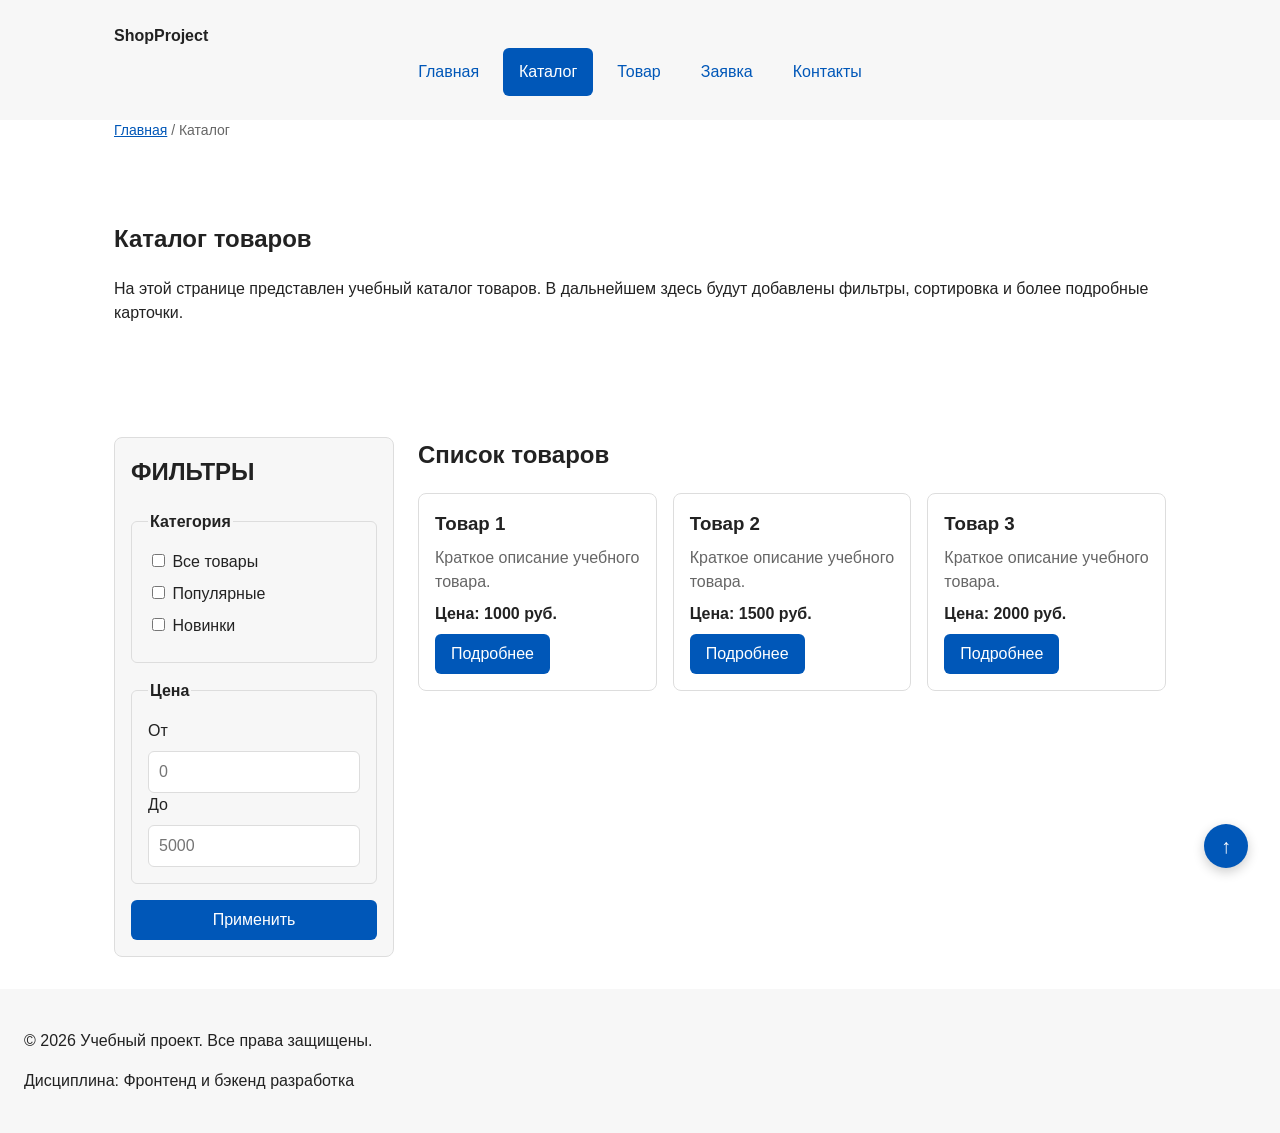
==== catalog.html @ 415eacbf "feat: add responsive layout styles" ====
<!DOCTYPE html>
<html lang="ru">
<head>
  <meta charset="UTF-8">
  <meta name="viewport" content="width=device-width, initial-scale=1.0">
  <meta name="description" content="Каталог товаров учебного интернет-магазина.">
  <title>Каталог товаров – Учебный интернет-магазин</title>
  <link rel="stylesheet" href="css/style.css">
  <link rel="stylesheet" href="css/responsive.css">
  <script src="js/main.js" defer></script>
</head>
<body class="page-body">

  <header class="site-header">
    <div class="site-header__inner">
      <a class="site-header__logo" href="index.html">ShopProject</a>

      <nav class="site-nav" aria-label="Основная навигация">
        <ul class="site-nav__list">
          <li class="site-nav__item">
            <a class="site-nav__link" href="index.html">Главная</a>
          </li>
          <li class="site-nav__item">
            <a class="site-nav__link site-nav__link--active" href="catalog.html">Каталог</a>
          </li>
          <li class="site-nav__item">
            <a class="site-nav__link" href="product.html">Товар</a>
          </li>
          <li class="site-nav__item">
            <a class="site-nav__link" href="order.html">Заявка</a>
          </li>
          <li class="site-nav__item">
            <a class="site-nav__link" href="contacts.html">Контакты</a>
          </li>
        </ul>
      </nav>
    </div>
  </header>

  <main class="page-main">

    <nav class="breadcrumbs" aria-label="Хлебные крошки">
      <a class="breadcrumbs__link" href="index.html">Главная</a>
      <span class="breadcrumbs__current">Каталог</span>
    </nav>

    <section class="section">
      <h1 class="section__title">Каталог товаров</h1>
      <p>
        На этой странице представлен учебный каталог товаров.
        В дальнейшем здесь будут добавлены фильтры, сортировка
        и более подробные карточки.
      </p>
    </section>

    <section class="catalog-layout">

      <aside class="catalog-filters">
        <h2 class="catalog-filters__title">ФИЛЬТРЫ</h2>

        <form class="filters-form" action="#" method="get">

          <fieldset class="filters-form__group">
            <legend class="filters-form__legend">Категория</legend>

            <label class="filters-form__label">
              <input type="checkbox" name="category" value="all">
              Все товары
            </label>

            <label class="filters-form__label">
              <input type="checkbox" name="category" value="popular">
              Популярные
            </label>

            <label class="filters-form__label">
              <input type="checkbox" name="category" value="new">
              Новинки
            </label>
          </fieldset>

          <fieldset class="filters-form__group">
            <legend class="filters-form__legend">Цена</legend>

            <label class="filters-form__label" for="price-from">От</label>
            <input class="filters-form__input" id="price-from" name="price-from" type="number" min="0" placeholder="0">

            <label class="filters-form__label" for="price-to">До</label>
            <input class="filters-form__input" id="price-to" name="price-to" type="number" min="0" placeholder="5000">
          </fieldset>

          <button class="button button--primary" type="submit">Применить</button>
        </form>
      </aside>

      <section class="catalog-products">
        <h2 class="catalog-products__title">Список товаров</h2>

        <div class="products-grid">

          <article class="product-card">
            <h3 class="product-card__title">Товар 1</h3>
            <p class="product-card__description">Краткое описание учебного товара.</p>
            <p class="product-card__price">Цена: 1000 руб.</p>
            <a class="button button--primary product-card__button" href="product.html">Подробнее</a>
          </article>

          <article class="product-card">
            <h3 class="product-card__title">Товар 2</h3>
            <p class="product-card__description">Краткое описание учебного товара.</p>
            <p class="product-card__price">Цена: 1500 руб.</p>
            <a class="button button--primary product-card__button" href="product.html">Подробнее</a>
          </article>

          <article class="product-card">
            <h3 class="product-card__title">Товар 3</h3>
            <p class="product-card__description">Краткое описание учебного товара.</p>
            <p class="product-card__price">Цена: 2000 руб.</p>
            <a class="button button--primary product-card__button" href="product.html">Подробнее</a>
          </article>

        </div>
      </section>

    </section>

  </main>

  <footer class="site-footer">
    <p>&copy; 2026 Учебный проект. Все права защищены.</p>
    <p>Дисциплина: Фронтенд и бэкенд разработка</p>
  </footer>

  <a class="up-button" href="#" aria-label="Наверх">↑</a>

</body>
</html>
---- css/style.css ----
/* ===================================
   1. Переменные проекта
   =================================== */

:root {
  /* Основные цвета проекта */
  --color-bg: #ffffff;
  --color-text: #222222;
  --color-muted: #666666;
  --color-primary: #0057b8;
  --color-primary-dark: #003f86;
  --color-border: #dddddd;
  --color-surface: #f7f7f7;
  --color-surface-accent: #eef5ff;
  --color-danger: #b00020;
  --color-success: #168a2f;
  --color-success-bg: #eefaf0;
  --color-white: #ffffff;

  /* Отступы */
  --space-xs: 4px;
  --space-sm: 8px;
  --space-md: 16px;
  --space-lg: 24px;
  --space-xl: 32px;

  /* Скругления */
  --radius-sm: 6px;
  --radius-md: 8px;
  --radius-lg: 12px;

  /* Размеры */
  --container-width: 1100px;
}

/* ===================================
   2. Базовые стили
   =================================== */

* {
  box-sizing: border-box;
}

body {
  margin: 0;
  font-family: Arial, sans-serif;
  line-height: 1.5;
  color: var(--color-text);
  background-color: var(--color-bg);
}

a {
  color: var(--color-primary);
}

a:hover {
  color: var(--color-primary-dark);
}

a:focus-visible {
  outline: 2px solid var(--color-primary);
  outline-offset: 3px;
}

html {
  scroll-behavior: smooth;
}

:target {
  outline: 2px dashed var(--color-primary);
  outline-offset: 4px;
}

/* ===================================
   3. Кнопки (button)
   =================================== */

.button {
  display: inline-block;
  padding: var(--space-sm) var(--space-md);
  border: none;
  border-radius: var(--radius-sm);
  font: inherit;
  text-decoration: none;
  cursor: pointer;
}

.button--primary {
  color: var(--color-white);
  background-color: var(--color-primary);
}

.button--primary:hover {
  background-color: var(--color-primary-dark);
  color: var(--color-white);
}

.button--secondary {
  color: var(--color-primary);
  background-color: transparent;
  border: 1px solid var(--color-primary);
}

.button--secondary:hover {
  color: var(--color-white);
  background-color: var(--color-primary);
}

.button:focus-visible {
  outline: 2px solid var(--color-primary);
  outline-offset: 3px;
}

.button:disabled,
.button--disabled {
  opacity: 0.6;
  cursor: not-allowed;
}

/* ===================================
   4. Шапка сайта (site-header)
   =================================== */

.site-header {
  position: sticky;
  top: 0;
  z-index: 5;
  background-color: var(--color-surface);
}

.site-header__inner {
  max-width: var(--container-width);
  margin: 0 auto;
  padding: var(--space-lg);
}

.site-header__logo {
  font-weight: 700;
  color: var(--color-text);
  text-decoration: none;
}

/* ===================================
   5. Навигация (site-nav)
   =================================== */

.site-nav__list {
  display: flex;
  flex-wrap: wrap;
  justify-content: center;
  align-items: center;
  gap: var(--space-md);
  padding: 0;
  margin: var(--space-md) 0 0;
  list-style: none;
}

.site-nav__link {
  display: inline-block;
  padding: var(--space-sm) var(--space-md);
  color: var(--color-primary);
  text-decoration: none;
  border-radius: var(--radius-sm);
}

.site-nav__link:hover {
  color: var(--color-white);
  background-color: var(--color-primary);
  text-decoration: none;
}

.site-nav__link:focus-visible {
  outline: 2px solid var(--color-primary);
  outline-offset: 3px;
}

.site-nav__link--active {
  color: var(--color-white);
  background-color: var(--color-primary);
}

/* ===================================
   6. Хлебные крошки (breadcrumbs)
   =================================== */

.breadcrumbs {
  max-width: var(--container-width);
  margin: 0 auto var(--space-md);
  padding: 0 var(--space-lg);
  font-size: 14px;
  color: var(--color-muted);
}

.breadcrumbs__link {
  color: var(--color-primary);
}

.breadcrumbs__current::before {
  content: " / ";
  color: var(--color-muted);
}

/* ===================================
   7. Hero-блок (hero)
   =================================== */

.hero {
  max-width: var(--container-width);
  margin: 0 auto var(--space-xl);
  padding: var(--space-xl) var(--space-lg);
  background-color: var(--color-surface-accent);
  border-radius: var(--radius-lg);
}

.hero__title {
  margin-top: 0;
}

.hero__text {
  margin-bottom: var(--space-md);
}

/* ===================================
   8. Универсальная секция (section)
   =================================== */

.section {
  max-width: var(--container-width);
  margin: 0 auto var(--space-xl);
  padding: 0 var(--space-lg);
}

.section__title {
  margin-top: 0;
}

/* ===================================
   9. Список преимуществ (advantages-list)
   =================================== */

.advantages-list {
  padding-left: var(--space-lg);
}

.advantages-list__item {
  margin-bottom: var(--space-sm);
}

/* ===================================
   10. Сетка товаров (products-grid)
   =================================== */

.products-grid {
  display: grid;
  grid-template-columns: repeat(3, 1fr);
  gap: var(--space-lg);
}

/* ===================================
   11. Карточка товара (product-card)
   =================================== */

.product-card {
  position: relative;
  display: flex;
  flex-direction: column;
  gap: var(--space-sm);
  padding: var(--space-md);
  border: 1px solid var(--color-border);
  border-radius: var(--radius-md);
  background-color: var(--color-bg);
}

.product-card:hover {
  border-color: var(--color-primary);
}

.product-card--featured {
  border-color: var(--color-primary);
}

.product-card--discount {
  border-color: var(--color-danger);
}

.product-card__badge {
  position: absolute;
  top: var(--space-sm);
  right: var(--space-sm);
  padding: 4px 8px;
  color: var(--color-white);
  background-color: var(--color-danger);
  border-radius: var(--radius-sm);
  font-size: 12px;
  z-index: 1;
}

.product-card--featured .product-card__badge {
  background-color: var(--color-primary);
}

.product-card__title {
  margin: 0;
  color: var(--color-text);
}

.product-card__description {
  margin: 0;
  color: var(--color-muted);
}

.product-card__price {
  margin: 0;
  font-weight: 700;
}

.product-card--discount .product-card__price {
  color: var(--color-danger);
}

.product-card__button {
  margin-top: auto;
  align-self: flex-start;
}

/* ===================================
   12. Дополнительный блок (aside-info)
   =================================== */

.aside-info {
  max-width: var(--container-width);
  margin: 0 auto var(--space-xl);
  padding: var(--space-md) var(--space-lg);
  border-left: 4px solid var(--color-primary);
  background-color: var(--color-surface);
}

.aside-info__title {
  margin-top: 0;
}

/* ===================================
   13. Страница каталога (catalog-layout)
   =================================== */

.catalog-layout {
  max-width: var(--container-width);
  margin: 0 auto var(--space-xl);
  padding: 0 var(--space-lg);
  display: grid;
  grid-template-columns: 260px 1fr;
  grid-template-areas: "filters products";
  gap: var(--space-lg);
}

.catalog-filters {
  grid-area: filters;
  padding: var(--space-md);
  border: 1px solid var(--color-border);
  border-radius: var(--radius-md);
  background-color: var(--color-surface);
}

.catalog-filters__title {
  margin-top: 0;
}

.catalog-products {
  grid-area: products;
}

.catalog-products__title {
  margin-top: 0;
}

/* ===================================
   14. Форма фильтров (filters-form)
   =================================== */

.filters-form {
  display: grid;
  gap: var(--space-md);
}

.filters-form__group {
  margin: 0;
  padding: var(--space-md);
  border: 1px solid var(--color-border);
  border-radius: var(--radius-sm);
}

.filters-form__legend {
  font-weight: 700;
}

.filters-form__label {
  display: block;
  margin-bottom: var(--space-sm);
}

.filters-form__input {
  width: 100%;
  padding: 8px 10px;
  border: 1px solid var(--color-border);
  border-radius: var(--radius-sm);
  font: inherit;
}

/* ===================================
   15. Страница товара (product-detail)
   =================================== */

.product-detail {
  max-width: var(--container-width);
  margin: 0 auto var(--space-xl);
  padding: 0 var(--space-lg);
  display: grid;
  grid-template-columns: 1fr 1fr;
  gap: var(--space-xl);
  align-items: start;
}

.product-detail__image {
  position: relative;
  padding: var(--space-xl);
  background-color: var(--color-surface);
  border: 1px solid var(--color-border);
  border-radius: var(--radius-lg);
}

.product-detail__placeholder {
  display: flex;
  justify-content: center;
  align-items: center;
  min-height: 260px;
  color: var(--color-muted);
  font-size: 18px;
}

.product-detail__info {
  display: flex;
  flex-direction: column;
  gap: var(--space-md);
}

.product-detail__title {
  margin: 0;
  font-size: 28px;
}

.product-detail__description {
  margin: 0;
  color: var(--color-muted);
}

.product-detail__price {
  margin: 0;
  font-size: 22px;
  font-weight: 700;
}

/* ===================================
   16. Таблица характеристик (product-table)
   =================================== */

.product-table {
  width: 100%;
  border-collapse: collapse;
  border: 1px solid var(--color-border);
  border-radius: var(--radius-md);
  overflow: hidden;
}

.product-table caption {
  padding: var(--space-sm) 0;
  font-weight: 700;
  text-align: left;
}

.product-table th,
.product-table td {
  padding: var(--space-sm) var(--space-md);
  border: 1px solid var(--color-border);
  text-align: left;
}

.product-table thead th {
  background-color: var(--color-surface);
  font-weight: 700;
}

.product-table tbody tr:nth-child(even) {
  background-color: var(--color-surface);
}

/* ===================================
   17. Модальное окно (order-dialog)
   =================================== */

.order-dialog {
  width: min(100% - 32px, 560px);
  padding: var(--space-lg);
  border: none;
  border-radius: var(--radius-lg);
  z-index: 100;
}

.order-dialog::backdrop {
  background-color: rgba(0, 0, 0, 0.5);
}

.order-dialog__title {
  margin-top: 0;
}

/* ===================================
   18. Форма заявки (order-form)
   =================================== */

.order-form__field {
  margin-bottom: var(--space-md);
}

.order-form__label {
  display: block;
  margin-bottom: var(--space-xs);
}

.order-form__label--checkbox {
  display: block;
}

.order-form__input,
.order-form__select,
.order-form__textarea {
  width: 100%;
  padding: 10px 12px;
  border: 1px solid var(--color-border);
  border-radius: var(--radius-sm);
  font: inherit;
}

.order-form__input[type="checkbox"] {
  width: auto;
}

.order-form__hint {
  display: block;
  margin-top: var(--space-xs);
  color: var(--color-muted);
}

.order-form__input:hover,
.order-form__select:hover,
.order-form__textarea:hover {
  border-color: var(--color-primary);
}

.order-form__input:focus-visible,
.order-form__select:focus-visible,
.order-form__textarea:focus-visible,
.order-form__actions button:focus-visible {
  outline: 2px solid var(--color-primary);
  outline-offset: 3px;
}

[aria-invalid="true"] {
  border-color: var(--color-danger);
}

.order-form__actions {
  display: flex;
  gap: var(--space-md);
  margin-top: var(--space-lg);
}

/* ===================================
   19. Сообщение об успехе (success-message)
   =================================== */

.success-message {
  max-width: var(--container-width);
  margin: var(--space-lg) auto;
  padding: var(--space-md) var(--space-lg);
  border-left: 4px solid var(--color-success);
  background-color: var(--color-success-bg);
}

/* ===================================
   20. Кнопка «Наверх» (up-button)
   =================================== */

.up-button {
  position: fixed;
  right: var(--space-lg);
  bottom: var(--space-lg);
  width: 44px;
  height: 44px;
  display: flex;
  justify-content: center;
  align-items: center;
  color: var(--color-white);
  background-color: var(--color-primary);
  border-radius: 50%;
  text-decoration: none;
  font-size: 20px;
  font-weight: 700;
  box-shadow: 0 4px 12px rgba(0, 0, 0, 0.2);
  z-index: 10;
}

.up-button:hover {
  background-color: var(--color-primary-dark);
  color: var(--color-white);
}

.up-button:focus-visible {
  outline: 2px solid var(--color-primary);
  outline-offset: 3px;
}

/* ===================================
   21. Подвал сайта (site-footer)
   =================================== */

.site-footer {
  padding: var(--space-lg);
  background-color: var(--color-surface);
}
---- css/responsive.css ----
/* Адаптивные стили для контрольной работы №3. Подход: Mobile First.
   Базовые стили рассчитаны на мобильный экран.
   Расширения добавляются через min-width медиазапросы. */

/* === 1. БАЗОВЫЕ ПРАВИЛА (стр. 10) === */
*, *::before, *::after {
  box-sizing: border-box;
}

html {
  scroll-behavior: smooth;
}

img, video {
  max-width: 100%;
  height: auto;
}

body {
  overflow-x: hidden;
}

/* === 2. АДАПТАЦИЯ КОНТЕЙНЕРОВ (стр. 11) === */
/* Ограничиваем ширину и центрируем, как требует методичка */
.site-header__inner, 
.hero, 
.catalog-layout, 
.product-detail, 
.aside-info {
  width: min(100% - 32px, 1200px);
  margin-inline: auto;
}

.section {
  padding-block: clamp(24px, 5vw, 64px);
}

/* === 3. АДАПТАЦИЯ НАВИГАЦИИ (стр. 11) === */
.site-nav__list {
  display: flex;
  flex-direction: column;
  gap: var(--space-sm, 8px);
  padding: 0;
  margin: 0;
  list-style: none;
}

.site-nav__link {
  display: block;
  padding: 12px 16px;
}

@media (min-width: 768px) {
  .site-nav__list {
    flex-direction: row;
    flex-wrap: wrap;
    align-items: center;
    justify-content: center;
  }
}

/* === 4. STICKY-НАВИГАЦИЯ (стр. 12) === */
.site-header {
  position: static;
}

@media (min-width: 768px) {
  .site-header {
    position: sticky;
    top: 0;
    z-index: 100;
  }
}

/* === 5. АДАПТАЦИЯ HERO-БЛОКА (стр. 12) === */
.hero {
  display: grid;
  gap: var(--space-lg, 24px);
  align-items: center;
}

.hero__title {
  font-size: clamp(28px, 7vw, 56px);
  line-height: 1.1;
}

@media (min-width: 900px) {
  .hero {
    grid-template-columns: minmax(0, 1fr) minmax(320px, 520px);
  }
}

/* === 6. АДАПТАЦИЯ СЕТКИ КАРТОЧЕК (стр. 13) === */
.products-grid {
  display: grid;
  grid-template-columns: 1fr;
  gap: var(--space-md, 16px);
}

.product-card {
  min-width: 0;
}

.product-card__title, .product-card__description {
  overflow-wrap: anywhere;
}

@media (min-width: 640px) {
  .products-grid {
    grid-template-columns: repeat(2, minmax(0, 1fr));
  }
}

@media (min-width: 1024px) {
  .products-grid {
    grid-template-columns: repeat(3, minmax(0, 1fr));
  }
}

/* === 7. АДАПТАЦИЯ КАТАЛОГА (стр. 14) === */
.catalog-layout {
  display: grid;
  gap: var(--space-lg, 24px);
}

.catalog-filters {
  order: -1; /* На мобилке фильтры идут первыми */
}

@media (min-width: 1024px) {
  .catalog-layout {
    grid-template-columns: 280px minmax(0, 1fr);
    align-items: start;
  }
  .catalog-filters {
    position: sticky;
    top: 88px;
    order: initial;
  }
}

/* === 8. АДАПТАЦИЯ ИЗОБРАЖЕНИЙ (стр. 15) === */
.product-card__image, .product-detail__image img {
  display: block;
  width: 100%;
  aspect-ratio: 4 / 3;
  object-fit: cover;
  border-radius: var(--radius-md, 8px);
}

/* === 9. АДАПТАЦИЯ ФОРМЫ (стр. 16) === */
/* ВАЖНО: используем твои классы order-form__field вместо order-form_group */
.order-form {
  display: grid;
  gap: var(--space-md, 16px);
}

.order-form__field {
  display: grid;
  gap: var(--space-xs, 8px);
}

.order-form__input, 
.order-form__textarea, 
.order-form__select {
  width: 100%;
  min-height: 44px;
  padding: 10px 12px;
  font: inherit;
}

.order-form__textarea {
  min-height: 120px;
  resize: vertical;
}

@media (min-width: 768px) {
  .order-form {
    grid-template-columns: repeat(2, minmax(0, 1fr));
  }
  .order-form__field--checkbox, 
  .order-form__actions {
    grid-column: 1 / -1; /* Широкие элементы на всю строку */
  }
}

/* === 10. АДАПТАЦИЯ ТАБЛИЦЫ (стр. 17) === */
.table-wrapper {
  overflow-x: auto;
  -webkit-overflow-scrolling: touch;
}

.product-table {
  width: 100%;
  min-width: 640px;
  border-collapse: collapse;
}

/* === 11. КНОПКА «НАВЕРХ» (стр. 18) === */
.up-button {
  position: fixed;
  right: 16px;
  bottom: 16px;
  z-index: 90;
}

@media (min-width: 768px) {
  .up-button {
    right: 32px;
    bottom: 32px;
  }
}
/* === 12. ПРИЖИМАЕМ ПОДВАЛ К НИЗУ СТРАНИЦЫ === */
.page-body {
  display: flex;
  flex-direction: column;
  min-height: 100vh;
}

.page-main {
  flex: 1 0 auto; /* Заставляет main растягиваться и выталкивать футер вниз */
}
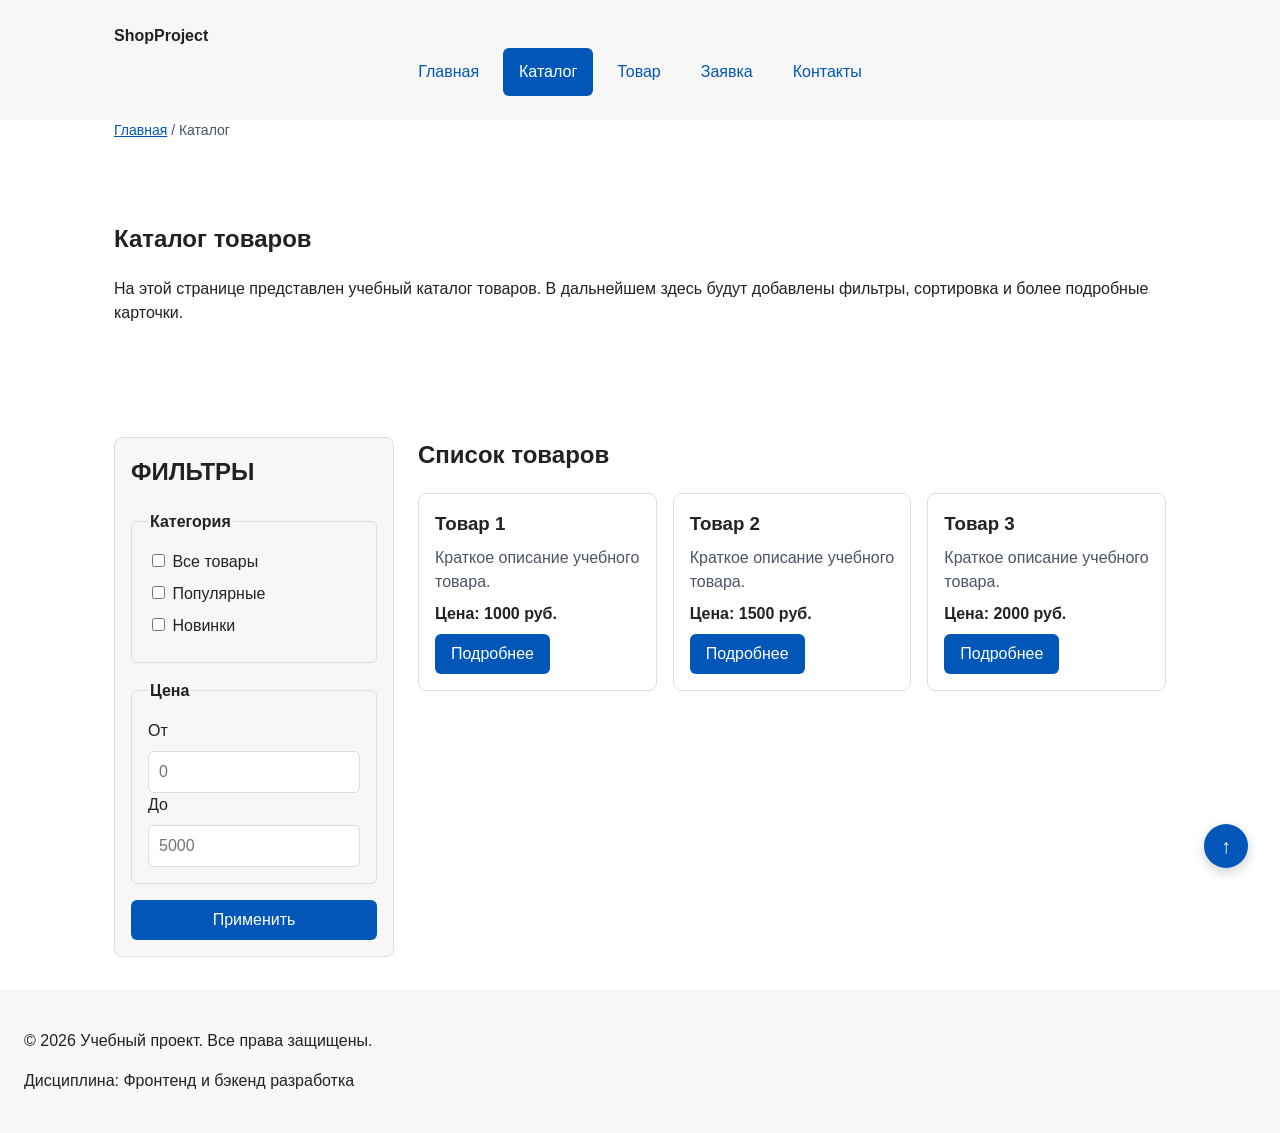
==== commit 6fac244d: "fix: improve accessibility and add Lighthouse report" ====
--- a/catalog.html
+++ b/catalog.html
@@ -10,6 +10,7 @@
   <script src="js/main.js" defer></script>
 </head>
 <body class="page-body">
+  <a class="skip-link" href="#main">Перейти к основному содержимому</a>
 
   <header class="site-header">
     <div class="site-header__inner">
@@ -21,7 +22,7 @@
             <a class="site-nav__link" href="index.html">Главная</a>
           </li>
           <li class="site-nav__item">
-            <a class="site-nav__link site-nav__link--active" href="catalog.html">Каталог</a>
+            <a class="site-nav__link site-nav__link--active" href="catalog.html" aria-current="page">Каталог</a>
           </li>
           <li class="site-nav__item">
             <a class="site-nav__link" href="product.html">Товар</a>
@@ -37,7 +38,7 @@
     </div>
   </header>
 
-  <main class="page-main">
+  <main id="main" class="page-main">
 
     <nav class="breadcrumbs" aria-label="Хлебные крошки">
       <a class="breadcrumbs__link" href="index.html">Главная</a>
--- a/css/style.css
+++ b/css/style.css
@@ -6,7 +6,7 @@
   /* Основные цвета проекта */
   --color-bg: #ffffff;
   --color-text: #222222;
-  --color-muted: #666666;
+  --color-muted: #4b5563;
   --color-primary: #0057b8;
   --color-primary-dark: #003f86;
   --color-border: #dddddd;
--- a/css/responsive.css
+++ b/css/responsive.css
@@ -219,4 +219,41 @@
 
 .page-main {
   flex: 1 0 auto; /* Заставляет main растягиваться и выталкивать футер вниз */
+}
+/* === 14. ДОСТУПНОСТЬ (A11y) === */
+
+/* Скрытая ссылка для перехода к контенту */
+.skip-link {
+  position: absolute;
+  left: 16px;
+  top: -100px;
+  z-index: 1000;
+  padding: 8px 12px;
+  color: #ffffff;
+  background-color: #111111;
+  border-radius: 6px;
+  text-decoration: none;
+  transition: top 0.3s ease;
+}
+
+/* Показываем ссылку, когда на неё нажимают Tab */
+.skip-link:focus,
+.skip-link:focus-visible {
+  top: 16px;
+}
+
+/* Видимый фокус для всех интерактивных элементов при работе с клавиатуры */
+:focus-visible {
+  outline: 3px solid var(--color-primary, #0057b8);
+  outline-offset: 3px;
+}
+
+/* Точечно для ссылок меню, кнопок и полей формы */
+.site-nav__link:focus-visible, 
+.button:focus-visible, 
+.order-form__input:focus-visible, 
+.order-form__textarea:focus-visible, 
+.order-form__select:focus-visible {
+  outline: 3px solid var(--color-primary, #0057b8);
+  outline-offset: 3px;
 }
